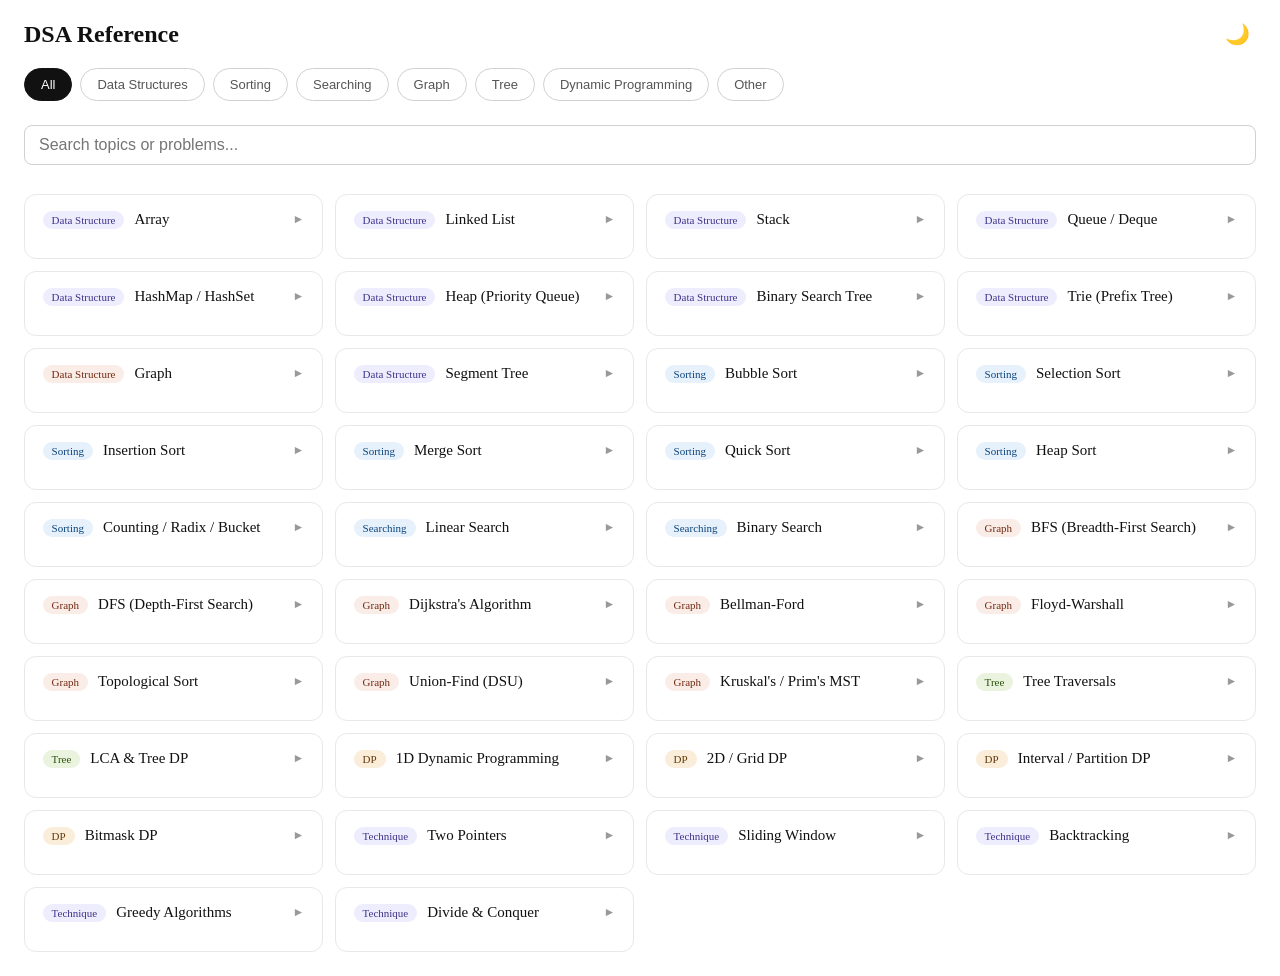
==== index.html @ 9d53636e "first commit" ====
<!DOCTYPE html>
<html lang="en">
<head>
  <meta charset="UTF-8" />
  <meta name="viewport" content="width=device-width, initial-scale=1.0" />
  <meta name="description" content="DSA Reference — Data Structures & Algorithms quick reference with complexity, common problems, and use cases." />
  <title>DSA Reference</title>
  <link rel="stylesheet" href="styles.css" />
  <script>
    /* Prevent flash of wrong theme on load */
    (function() {
      try {
        const savedTheme = localStorage.getItem('theme');
        if (savedTheme === 'dark' || (!savedTheme && window.matchMedia('(prefers-color-scheme: dark)').matches)) {
          document.documentElement.setAttribute('data-theme', 'dark');
        }
      } catch(e) {}
    })();
  </script>
</head>
<body>

  <main class="wrap">
    <header class="app-header">
      <h1 class="app-title">DSA Reference</h1>
      <button class="theme-toggle" id="theme-toggle" type="button" aria-label="Toggle dark theme" title="Toggle dark theme">
        <span class="icon-sun" aria-hidden="true">☀️</span>
        <span class="icon-moon" aria-hidden="true">🌙</span>
      </button>
    </header>

    <nav class="tabs" id="tabs" aria-label="Category filters"></nav>

    <search>
      <input class="search-input" id="search" type="search" placeholder="Search topics or problems..." aria-label="Search DSA topics" />
    </search>

    <section class="grid" id="grid" aria-label="DSA topic cards"></section>
  </main>

  <!-- ── Card template ── -->
  <template id="card-template">
    <article class="card" tabindex="0">
      <header class="card-head">
        <span class="badge"></span>
        <h2 class="card-title"></h2>
        <span class="chevron" aria-hidden="true">&#9658;</span>
      </header>
      <div class="card-body">
        <div class="card-inner">
          <p class="desc"></p>
          <h3 class="section-label">Complexity</h3>
          <dl class="ops"></dl>
          <h3 class="section-label">Common problems &amp; use cases</h3>
          <ul class="uses-grid"></ul>
          <button class="ask-btn" type="button">Get practice problems ↗</button>
        </div>
      </div>
    </article>
  </template>

  <!-- ── Operation item template ── -->
  <template id="op-template">
    <div class="op-item">
      <dt class="op-name"></dt>
      <dd class="op-tc"></dd>
    </div>
  </template>

  <!-- ── Use-case tag template ── -->
  <template id="use-template">
    <li class="use-tag" tabindex="0" role="button"></li>
  </template>

  <!-- ── Empty state template ── -->
  <template id="empty-template">
    <p class="empty"></p>
  </template>

  <script src="script.js"></script>
</body>
</html>
---- styles.css ----
:root {
  /* ── Colors ── */
  --color-text-primary:        #111;
  --color-text-secondary:      #555;
  --color-text-tertiary:       #999;
  --color-background-primary:  #fff;
  --color-background-secondary:#f5f5f5;
  --color-border-primary:      #333;
  --color-border-secondary:    #d0d0d0;
  --color-border-tertiary:     #e8e8e8;

  /* ── Badge colors ── */
  --badge-ds-bg:    #eeedfe;  --badge-ds-fg:    #3c3489;
  --badge-graph-bg: #faece7;  --badge-graph-fg: #712b13;
  --badge-dp-bg:    #faeeda;  --badge-dp-fg:    #633806;
  --badge-tree-bg:  #eaf3de;  --badge-tree-fg:  #27500a;
  --badge-sort-bg:  #e6f1fb;  --badge-sort-fg:  #0c447c;

  /* ── Typography ── */
  --font-mono: 'SF Mono', 'Consolas', monospace;
  --font-size-xs:   11px;
  --font-size-sm:   12px;
  --font-size-md:   13px;
  --font-size-base: 14px;
  --font-size-lg:   15px;
  --font-weight-normal: 400;
  --font-weight-medium: 500;

  /* ── Spacing ── */
  --space-xs:  4px;
  --space-sm:  6px;
  --space-md:  8px;
  --space-lg:  10px;
  --space-xl:  12px;
  --space-2xl: 14px;
  --space-3xl: 16px;
  --space-4xl: 1rem;
  --space-5xl: 1.5rem;
  --space-6xl: 1.8rem;
  --space-7xl: 2rem;

  /* ── Border radius ── */
  --radius-sm: 6px;
  --radius-md: 8px;
  --radius-lg: 12px;
  --radius-pill: 20px;

  /* ── Transitions ── */
  --transition-fast:   0.12s;
  --transition-normal: 0.15s;
  --transition-slow:   0.2s;

  /* ── Layout ── */
  --grid-min-col:  290px;
  --grid-gap:      var(--space-xl);
  --card-padding:  var(--space-4xl) 1.1rem;
  --line-height:   1.6;

  /* ── System Preferences ── */
  color-scheme: light dark;
}

/* ── Dark mode (data-theme) ── */
:root[data-theme="dark"] {
  /* Base colors */
  --color-text-primary:        #cccccc;
  --color-text-secondary:      #a0a0a0;
  --color-text-tertiary:       #808080;
  --color-background-primary:  #222222; 
  --color-background-secondary:#2a2a2a; 
  --color-border-primary:      #4d4d4d;
  --color-border-secondary:    #3c3c3c;
  --color-border-tertiary:     #2d2d2d;

  /* Badges */
  --badge-ds-bg:    #2a2854;  --badge-ds-fg:    #b8b3f0;
  --badge-graph-bg: #40261d;  --badge-graph-fg: #f0a88a;
  --badge-dp-bg:    #403114;  --badge-dp-fg:    #edc478;
  --badge-tree-bg:  #213810;  --badge-tree-fg:  #a8d47a;
  --badge-sort-bg:  #163252;  --badge-sort-fg:  #7ab8e8;
}

/* ── Reset (scoped) ── */
html, body {
  background-color: var(--color-background-primary);
  color: var(--color-text-primary);
}

.wrap,
.wrap * {
  box-sizing: border-box;
  margin: 0;
  padding: 0;
  -webkit-tap-highlight-color: transparent;
}

.wrap {
  padding: var(--space-md) var(--space-4xl) var(--space-4xl);
  scroll-behavior: smooth;
}

/* ── App Header ── */
.app-header {
  display: flex;
  justify-content: space-between;
  align-items: center;
  margin-bottom: var(--space-4xl);
}

.app-title {
  font-size: 1.5rem;
  font-weight: 600;
  color: var(--color-text-primary);
}

/* ── Theme Toggle ── */
.theme-toggle {
  background: transparent;
  border: none;
  font-size: 1.25rem;
  cursor: pointer;
  padding: var(--space-sm);
  border-radius: var(--radius-md);
  transition: background var(--transition-normal);
  color: var(--color-text-primary);
  display: flex;
  align-items: center;
  justify-content: center;
  touch-action: manipulation;
  min-height: var(--tap-target-min);
  min-width: var(--tap-target-min);
}

.theme-toggle:hover {
  background: var(--color-background-secondary);
}

.theme-toggle:focus-visible {
  outline: 2px solid var(--color-border-primary);
  outline-offset: 2px;
}

.icon-sun { display: none; }
.icon-moon { display: block; }

:root[data-theme="dark"] .icon-sun { display: block; }
:root[data-theme="dark"] .icon-moon { display: none; }

/* ── Tabs ── */
.tabs {
  display: flex;
  gap: var(--space-md);
  flex-wrap: wrap;
  margin-bottom: var(--space-5xl);
}

.tab {
  padding: var(--space-md) var(--space-3xl);
  min-height: var(--tap-target-min);
  border-radius: var(--radius-pill);
  border: 0.5px solid var(--color-border-secondary);
  background: transparent;
  cursor: pointer;
  font-size: var(--font-size-md);
  font-weight: var(--font-weight-medium);
  color: var(--color-text-secondary);
  touch-action: manipulation;
  transition: background var(--transition-normal),
              color var(--transition-normal),
              border-color var(--transition-normal);
}

.tab:active {
  opacity: 0.7;
}

.tab:hover {
  background: var(--color-background-secondary);
}

.tab:focus-visible {
  outline: 2px solid var(--color-border-primary);
  outline-offset: 2px;
}

.tab.active {
  background: var(--color-text-primary);
  color: var(--color-background-primary);
  border-color: var(--color-text-primary);
}

/* ── Search ── */
.wrap search {
  display: block;
  margin-bottom: var(--space-6xl);
}

.search-input {
  width: 100%;
  padding: var(--space-lg) var(--space-2xl);
  min-height: var(--tap-target-min);
  border: 0.5px solid var(--color-border-secondary);
  border-radius: var(--radius-md);
  font-size: 16px; /* prevents iOS zoom on focus */
  background: var(--color-background-primary);
  color: var(--color-text-primary);
  transition: border-color var(--transition-normal);
}

.search-input:focus {
  outline: none;
  border-color: var(--color-border-primary);
}

/* ── Grid ── */
.grid {
  display: grid;
  grid-template-columns: repeat(auto-fill, minmax(var(--grid-min-col), 1fr));
  gap: var(--grid-gap);
  align-items: start;
}

/* ── Card ── */
.card {
  background: var(--color-background-primary);
  border: 0.5px solid var(--color-border-tertiary);
  border-radius: var(--radius-lg);
  padding: var(--card-padding);
  cursor: pointer;
  touch-action: manipulation;
  transition: border-color var(--transition-normal);
}

.card:active {
  opacity: 0.85;
}

.card:hover {
  border-color: var(--color-border-primary);
}

.card:focus-visible {
  outline: 2px solid var(--color-border-primary);
  outline-offset: 2px;
}

.card.open {
  border-color: var(--color-border-primary);
  grid-column: 1 / -1;
}

.card-head {
  display: flex;
  align-items: center;
  gap: var(--space-lg);
}

/* ── Badges ── */
.badge {
  font-size: var(--font-size-xs);
  font-weight: var(--font-weight-medium);
  padding: 3px 9px;
  border-radius: var(--radius-pill);
  white-space: nowrap;
}

.badge-ds    { background: var(--badge-ds-bg);    color: var(--badge-ds-fg); }
.badge-graph { background: var(--badge-graph-bg); color: var(--badge-graph-fg); }
.badge-dp    { background: var(--badge-dp-bg);    color: var(--badge-dp-fg); }
.badge-tree  { background: var(--badge-tree-bg);  color: var(--badge-tree-fg); }
.badge-sort  { background: var(--badge-sort-bg);  color: var(--badge-sort-fg); }

.card-title {
  font-size: var(--font-size-lg);
  font-weight: var(--font-weight-medium);
  color: var(--color-text-primary);
  flex: 1;
}

.chevron {
  font-size: var(--font-size-sm);
  color: var(--color-text-tertiary);
  transition: transform var(--transition-slow);
}

.card.open .chevron {
  transform: rotate(90deg);
}

.card-body {
  display: grid;
  grid-template-rows: 0fr;
  opacity: 0;
  visibility: hidden;
  margin-top: 0;
  border-top: 0.5px solid transparent;
  transition: grid-template-rows 0.3s cubic-bezier(0.4, 0, 0.2, 1),
              margin-top 0.3s cubic-bezier(0.4, 0, 0.2, 1),
              border-color 0.3s cubic-bezier(0.4, 0, 0.2, 1),
              opacity 0.2s ease-out,
              visibility 0.3s;
}

.card.open .card-body {
  grid-template-rows: 1fr;
  opacity: 1;
  visibility: visible;
  margin-top: var(--space-xl);
  border-top-color: var(--color-border-tertiary);
}

.card-inner {
  overflow: hidden;
  min-height: 0;
  padding-top: var(--space-xl);
}

.section-label {
  font-size: var(--font-size-xs);
  font-weight: var(--font-weight-medium);
  color: var(--color-text-tertiary);
  text-transform: uppercase;
  letter-spacing: 0.06em;
  margin: var(--space-lg) 0 var(--space-xs);
}

.desc {
  font-size: var(--font-size-md);
  color: var(--color-text-secondary);
  line-height: var(--line-height);
}

/* ── Operations (<dl>) ── */
.ops {
  display: grid;
  grid-template-columns: 1fr 1fr;
  gap: var(--space-xs);
  margin-top: var(--space-xs);
}

.op-item {
  display: flex;
  justify-content: space-between;
  padding: var(--space-xs) var(--space-md);
  font-size: var(--font-size-sm);
  background: var(--color-background-secondary);
  border-radius: var(--radius-sm);
}

.op-name {
  color: var(--color-text-secondary);
}

.op-tc {
  font-weight: var(--font-weight-medium);
  font-size: var(--font-size-xs);
  font-family: var(--font-mono);
  color: var(--color-text-primary);
}

/* ── Use-case tags (<ul>/<li>) ── */
.uses-grid {
  display: grid;
  grid-template-columns: 1fr 1fr;
  gap: var(--space-xs);
  margin-top: var(--space-xs);
  list-style: none;
}

.use-tag {
  font-size: var(--font-size-xs);
  padding: var(--space-sm) var(--space-md);
  min-height: 32px;
  display: flex;
  align-items: center;
  background: var(--color-background-secondary);
  border-radius: var(--radius-sm);
  color: var(--color-text-secondary);
  line-height: 1.4;
  cursor: pointer;
  touch-action: manipulation;
  border: 0.5px solid transparent;
  transition: border-color var(--transition-fast),
              color var(--transition-fast);
}

.use-tag:hover {
  border-color: var(--color-border-secondary);
  color: var(--color-text-primary);
}

.use-tag:active {
  opacity: 0.7;
}

.use-tag:focus-visible {
  outline: 2px solid var(--color-border-primary);
  outline-offset: 1px;
}

/* ── Ask button ── */
.ask-btn {
  margin-top: var(--space-xl);
  padding: var(--space-md) var(--space-2xl);
  min-height: var(--tap-target-min);
  border: 0.5px solid var(--color-border-secondary);
  border-radius: var(--radius-md);
  background: transparent;
  font-size: var(--font-size-sm);
  cursor: pointer;
  color: var(--color-text-secondary);
  touch-action: manipulation;
  transition: background var(--transition-normal);
}

.ask-btn:hover {
  background: var(--color-background-secondary);
}

.ask-btn:active {
  opacity: 0.7;
}

.ask-btn:focus-visible {
  outline: 2px solid var(--color-border-primary);
  outline-offset: 2px;
}

/* ── Empty state ── */
.empty {
  text-align: center;
  padding: var(--space-7xl);
  color: var(--color-text-tertiary);
  font-size: var(--font-size-base);
  grid-column: 1 / -1;
}

/* ── Mobile responsive ── */
@media (max-width: 640px) {
  :root {
    --grid-min-col: 100%;
  }

  .wrap {
    padding: var(--space-4xl) var(--space-3xl);
  }

  .tab {
    padding: var(--space-md) var(--space-2xl);
    font-size: var(--font-size-base);
  }

  .ops { grid-template-columns: 1fr; }
  .uses-grid { grid-template-columns: 1fr; }
}
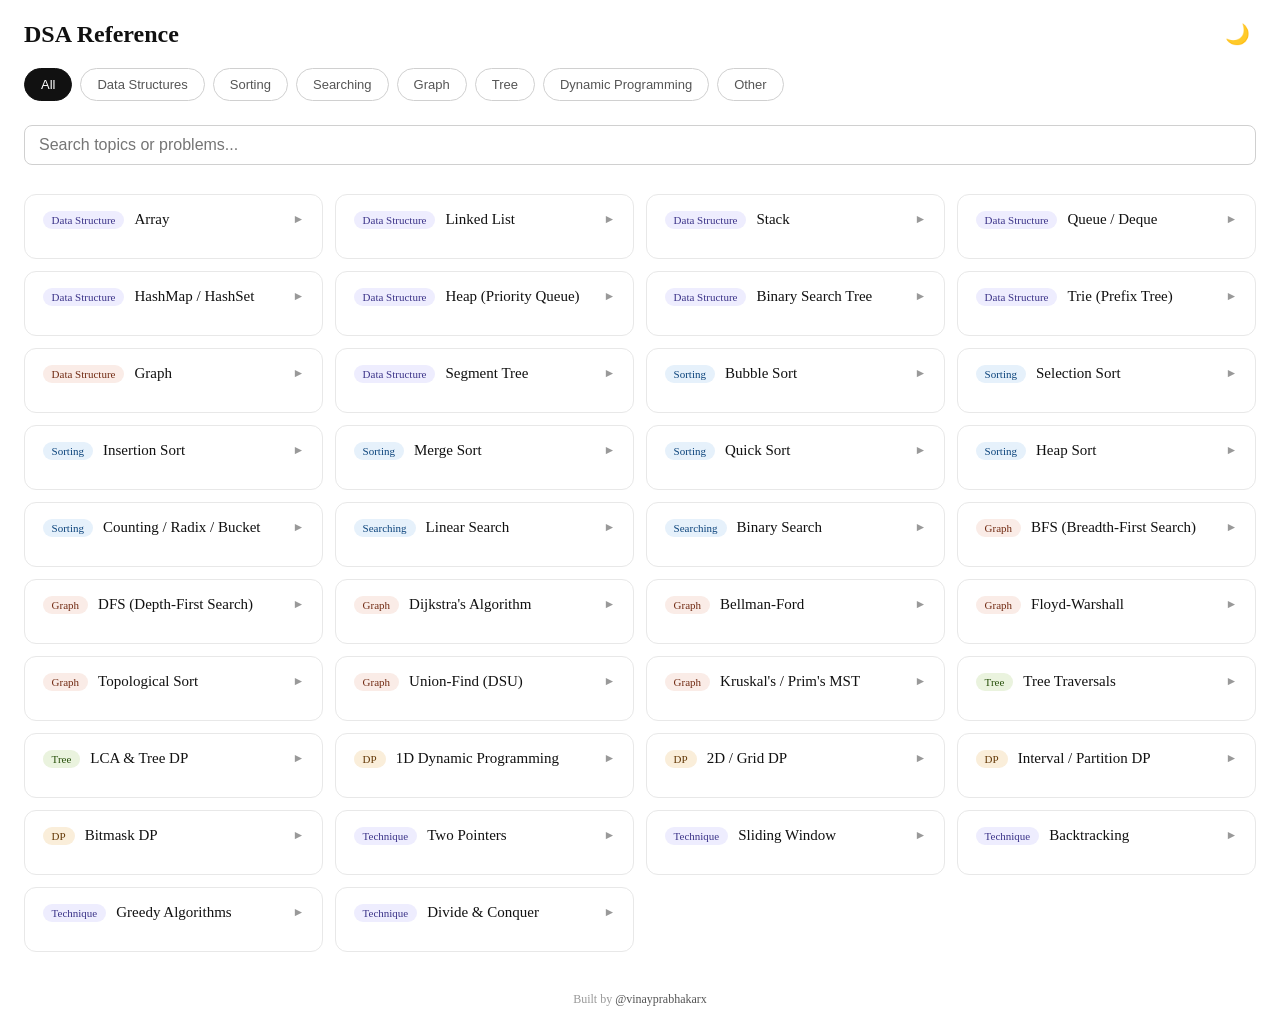
==== commit f84da5f2: "feat: add footer with developer attribution to index page" ====
--- a/index.html
+++ b/index.html
@@ -36,6 +36,10 @@
     </search>
 
     <section class="grid" id="grid" aria-label="DSA topic cards"></section>
+
+    <footer class="app-footer">
+      Built by <a href="https://vinayprabhakar.dev" target="_blank" rel="noopener noreferrer">@vinayprabhakarx</a>
+    </footer>
   </main>
 
   <!-- ── Card template ── -->
--- a/styles.css
+++ b/styles.css
@@ -129,6 +129,7 @@
   touch-action: manipulation;
   min-height: var(--tap-target-min);
   min-width: var(--tap-target-min);
+  -webkit-tap-highlight-color: transparent;
 }
 
 .theme-toggle:hover {
@@ -435,6 +436,27 @@
   grid-column: 1 / -1;
 }
 
+/* ── Footer ── */
+.app-footer {
+  text-align: center;
+  margin-top: var(--space-5xl);
+  padding-top: var(--space-3xl);
+  font-size: var(--font-size-sm);
+  color: var(--color-text-tertiary);
+}
+
+.app-footer a {
+  color: var(--color-text-secondary);
+  text-decoration: none;
+  font-weight: var(--font-weight-medium);
+  transition: color var(--transition-fast);
+}
+
+.app-footer a:hover {
+  text-decoration: underline;
+  color: var(--color-text-primary);
+}
+
 /* ── Mobile responsive ── */
 @media (max-width: 640px) {
   :root {
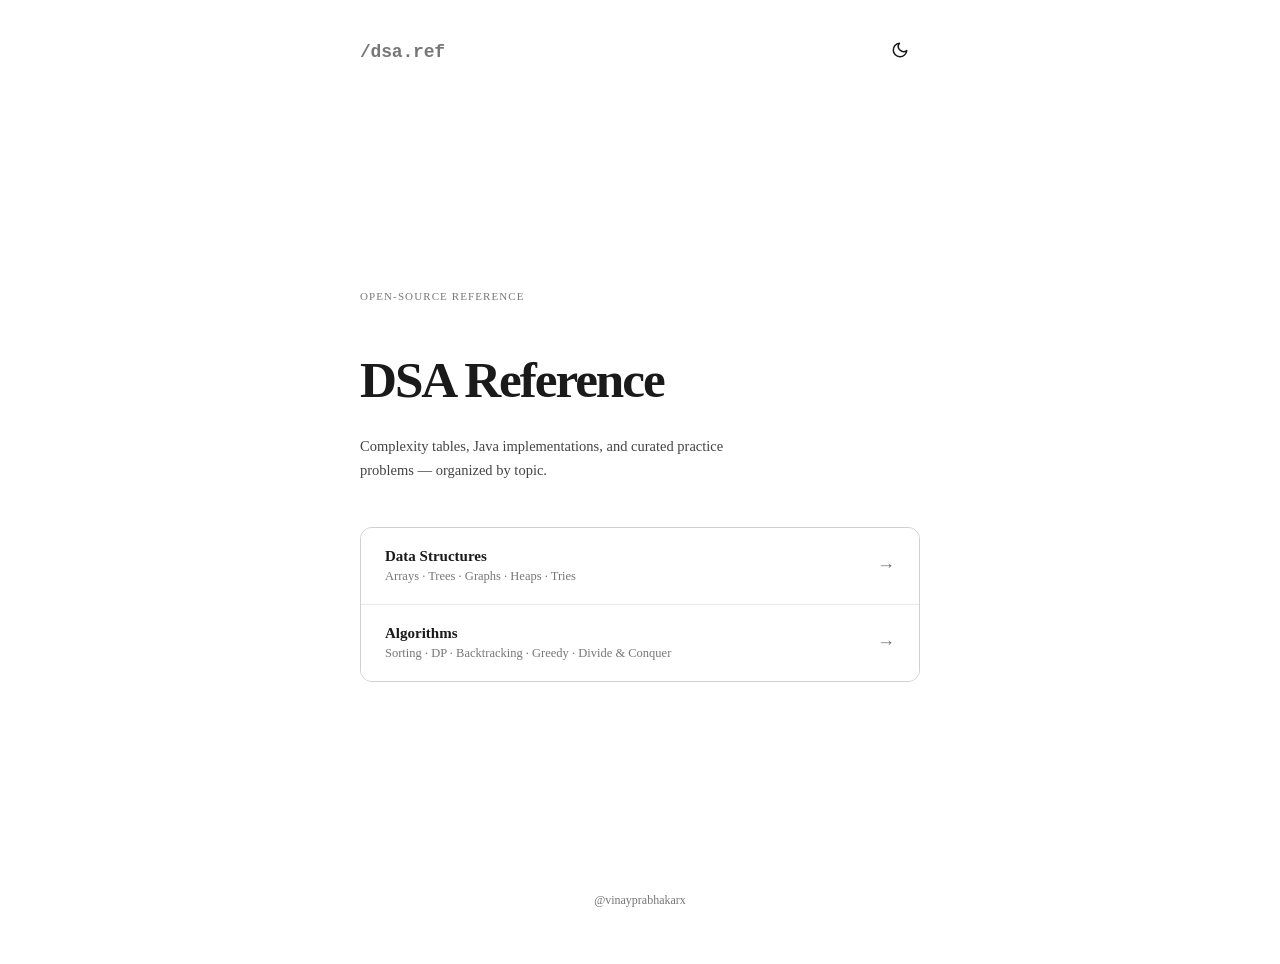
==== commit dfa7d292: "feat: add comprehensive DSA reference data and structured UI for algorithms and data structures" ====
--- a/index.html
+++ b/index.html
@@ -1,86 +1,82 @@
 <!DOCTYPE html>
 <html lang="en">
+
 <head>
   <meta charset="UTF-8" />
   <meta name="viewport" content="width=device-width, initial-scale=1.0" />
-  <meta name="description" content="DSA Reference — Data Structures & Algorithms quick reference with complexity, common problems, and use cases." />
+  <meta name="description"
+    content="A clean, minimal reference for Data Structures and Algorithms. Java implementations, complexity analysis, and practice problems." />
   <title>DSA Reference</title>
   <link rel="stylesheet" href="styles.css" />
   <script>
-    /* Prevent flash of wrong theme on load */
-    (function() {
+    (function () {
       try {
-        const savedTheme = localStorage.getItem('theme');
-        if (savedTheme === 'dark' || (!savedTheme && window.matchMedia('(prefers-color-scheme: dark)').matches)) {
+        const t = localStorage.getItem('theme');
+        if (t === 'dark' || (!t && window.matchMedia('(prefers-color-scheme: dark)').matches))
           document.documentElement.setAttribute('data-theme', 'dark');
-        }
-      } catch(e) {}
+      } catch (e) { }
     })();
   </script>
 </head>
-<body>
 
-  <main class="wrap">
-    <header class="app-header">
-      <h1 class="app-title">DSA Reference</h1>
-      <button class="theme-toggle" id="theme-toggle" type="button" aria-label="Toggle dark theme" title="Toggle dark theme">
-        <span class="icon-sun" aria-hidden="true">☀️</span>
-        <span class="icon-moon" aria-hidden="true">🌙</span>
+<body class="hero-page">
+
+  <div class="hero-shell">
+    <header class="hero-topbar">
+      <a href="index.html" class="hero-logo">/dsa.ref</a>
+      <button class="hero-theme-toggle btn-interactive" id="theme-toggle" type="button" aria-label="Toggle theme">
+        <span class="hero-icon-sun" aria-hidden="true"><svg width="18" height="18" viewBox="0 0 24 24" fill="none"
+            stroke="currentColor" stroke-width="2" stroke-linecap="round" stroke-linejoin="round">
+            <circle cx="12" cy="12" r="5" />
+            <line x1="12" y1="1" x2="12" y2="3" />
+            <line x1="12" y1="21" x2="12" y2="23" />
+            <line x1="4.22" y1="4.22" x2="5.64" y2="5.64" />
+            <line x1="18.36" y1="18.36" x2="19.78" y2="19.78" />
+            <line x1="1" y1="12" x2="3" y2="12" />
+            <line x1="21" y1="12" x2="23" y2="12" />
+            <line x1="4.22" y1="19.78" x2="5.64" y2="18.36" />
+            <line x1="18.36" y1="5.64" x2="19.78" y2="4.22" />
+          </svg></span>
+        <span class="hero-icon-moon" aria-hidden="true"><svg width="18" height="18" viewBox="0 0 24 24" fill="none"
+            stroke="currentColor" stroke-width="2" stroke-linecap="round" stroke-linejoin="round">
+            <path d="M21 12.79A9 9 0 1 1 11.21 3 7 7 0 0 0 21 12.79z" />
+          </svg></span>
       </button>
     </header>
 
-    <nav class="tabs" id="tabs" aria-label="Category filters"></nav>
+    <main class="hero-center">
+      <p class="hero-eyebrow">open-source reference</p>
+      <h1 class="hero-heading">DSA Reference</h1>
+      <p class="hero-desc">Complexity tables, Java implementations, and curated practice problems — organized by topic.
+      </p>
 
-    <search>
-      <input class="search-input" id="search" type="search" placeholder="Search topics or problems..." aria-label="Search DSA topics" />
-    </search>
+      <nav class="hero-nav">
+        <a href="data-structures.html" class="hero-link">
+          <span class="hero-link-title">Data Structures</span>
+          <span class="hero-link-meta">Arrays · Trees · Graphs · Heaps · Tries</span>
+          <span class="hero-link-arrow" aria-hidden="true">→</span>
+        </a>
+        <a href="algorithms.html" class="hero-link">
+          <span class="hero-link-title">Algorithms</span>
+          <span class="hero-link-meta">Sorting · DP · Backtracking · Greedy · Divide & Conquer</span>
+          <span class="hero-link-arrow" aria-hidden="true">→</span>
+        </a>
+      </nav>
+    </main>
 
-    <section class="grid" id="grid" aria-label="DSA topic cards"></section>
+    <footer class="hero-foot">
+      <a href="https://vinayprabhakar.dev" target="_blank" rel="noopener noreferrer">@vinayprabhakarx</a>
+    </footer>
+  </div>
 
-    <footer class="app-footer">
-      Built by <a href="https://vinayprabhakar.dev" target="_blank" rel="noopener noreferrer">@vinayprabhakarx</a>
-    </footer>
-  </main>
+  <script>
+    document.getElementById('theme-toggle').addEventListener('click', () => {
+      const c = document.documentElement.getAttribute('data-theme');
+      const n = c === 'dark' ? 'light' : 'dark';
+      document.documentElement.setAttribute('data-theme', n);
+      localStorage.setItem('theme', n);
+    });
+  </script>
+</body>
 
-  <!-- ── Card template ── -->
-  <template id="card-template">
-    <article class="card" tabindex="0">
-      <header class="card-head">
-        <span class="badge"></span>
-        <h2 class="card-title"></h2>
-        <span class="chevron" aria-hidden="true">&#9658;</span>
-      </header>
-      <div class="card-body">
-        <div class="card-inner">
-          <p class="desc"></p>
-          <h3 class="section-label">Complexity</h3>
-          <dl class="ops"></dl>
-          <h3 class="section-label">Common problems &amp; use cases</h3>
-          <ul class="uses-grid"></ul>
-          <button class="ask-btn" type="button">Get practice problems ↗</button>
-        </div>
-      </div>
-    </article>
-  </template>
-
-  <!-- ── Operation item template ── -->
-  <template id="op-template">
-    <div class="op-item">
-      <dt class="op-name"></dt>
-      <dd class="op-tc"></dd>
-    </div>
-  </template>
-
-  <!-- ── Use-case tag template ── -->
-  <template id="use-template">
-    <li class="use-tag" tabindex="0" role="button"></li>
-  </template>
-
-  <!-- ── Empty state template ── -->
-  <template id="empty-template">
-    <p class="empty"></p>
-  </template>
-
-  <script src="script.js"></script>
-</body>
-</html>
+</html>
--- a/styles.css
+++ b/styles.css
@@ -1,37 +1,42 @@
 :root {
   /* ── Colors ── */
-  --color-text-primary:        #111;
-  --color-text-secondary:      #555;
-  --color-text-tertiary:       #999;
-  --color-background-primary:  #fff;
-  --color-background-secondary:#f5f5f5;
-  --color-border-primary:      #333;
-  --color-border-secondary:    #d0d0d0;
-  --color-border-tertiary:     #e8e8e8;
+  --color-text-primary: #1a1a1a;
+  --color-text-secondary: #444;
+  --color-text-tertiary: #777;
+  --color-background-primary: #fff;
+  --color-background-secondary: #f5f5f5;
+  --color-border-primary: #333;
+  --color-border-secondary: #d0d0d0;
+  --color-border-tertiary: #e8e8e8;
 
   /* ── Badge colors ── */
-  --badge-ds-bg:    #eeedfe;  --badge-ds-fg:    #3c3489;
-  --badge-graph-bg: #faece7;  --badge-graph-fg: #712b13;
-  --badge-dp-bg:    #faeeda;  --badge-dp-fg:    #633806;
-  --badge-tree-bg:  #eaf3de;  --badge-tree-fg:  #27500a;
-  --badge-sort-bg:  #e6f1fb;  --badge-sort-fg:  #0c447c;
+  --badge-ds-bg: #eeedfe;
+  --badge-ds-fg: #3c3489;
+  --badge-graph-bg: #faece7;
+  --badge-graph-fg: #712b13;
+  --badge-dp-bg: #faeeda;
+  --badge-dp-fg: #633806;
+  --badge-tree-bg: #eaf3de;
+  --badge-tree-fg: #27500a;
+  --badge-sort-bg: #e6f1fb;
+  --badge-sort-fg: #0c447c;
 
   /* ── Typography ── */
   --font-mono: 'SF Mono', 'Consolas', monospace;
-  --font-size-xs:   11px;
-  --font-size-sm:   12px;
-  --font-size-md:   13px;
+  --font-size-xs: 11px;
+  --font-size-sm: 12px;
+  --font-size-md: 13px;
   --font-size-base: 14px;
-  --font-size-lg:   15px;
+  --font-size-lg: 15px;
   --font-weight-normal: 400;
   --font-weight-medium: 500;
 
   /* ── Spacing ── */
-  --space-xs:  4px;
-  --space-sm:  6px;
-  --space-md:  8px;
-  --space-lg:  10px;
-  --space-xl:  12px;
+  --space-xs: 4px;
+  --space-sm: 6px;
+  --space-md: 8px;
+  --space-lg: 10px;
+  --space-xl: 12px;
   --space-2xl: 14px;
   --space-3xl: 16px;
   --space-4xl: 1rem;
@@ -46,15 +51,15 @@
   --radius-pill: 20px;
 
   /* ── Transitions ── */
-  --transition-fast:   0.12s;
+  --transition-fast: 0.12s;
   --transition-normal: 0.15s;
-  --transition-slow:   0.2s;
+  --transition-slow: 0.2s;
 
   /* ── Layout ── */
-  --grid-min-col:  290px;
-  --grid-gap:      var(--space-xl);
-  --card-padding:  var(--space-4xl) 1.1rem;
-  --line-height:   1.6;
+  --grid-min-col: 290px;
+  --grid-gap: var(--space-xl);
+  --card-padding: var(--space-4xl) 1.1rem;
+  --line-height: 1.6;
 
   /* ── System Preferences ── */
   color-scheme: light dark;
@@ -62,28 +67,214 @@
 
 /* ── Dark mode (data-theme) ── */
 :root[data-theme="dark"] {
-  /* Base colors */
-  --color-text-primary:        #cccccc;
-  --color-text-secondary:      #a0a0a0;
-  --color-text-tertiary:       #808080;
-  --color-background-primary:  #222222; 
-  --color-background-secondary:#2a2a2a; 
-  --color-border-primary:      #4d4d4d;
-  --color-border-secondary:    #3c3c3c;
-  --color-border-tertiary:     #2d2d2d;
-
-  /* Badges */
-  --badge-ds-bg:    #2a2854;  --badge-ds-fg:    #b8b3f0;
-  --badge-graph-bg: #40261d;  --badge-graph-fg: #f0a88a;
-  --badge-dp-bg:    #403114;  --badge-dp-fg:    #edc478;
-  --badge-tree-bg:  #213810;  --badge-tree-fg:  #a8d47a;
-  --badge-sort-bg:  #163252;  --badge-sort-fg:  #7ab8e8;
+  /* ── Base colors ── */
+  --color-text-primary: #e8e8e8;
+  --color-text-secondary: #b8b8b8;
+  --color-text-tertiary: #8a8a8a;
+  --color-background-primary: #1a1a1a;
+  --color-background-secondary: #232323;
+  --color-border-primary: #555;
+  --color-border-secondary: #3c3c3c;
+  --color-border-tertiary: #2d2d2d;
+
+  /* ── Badges ── */
+  --badge-ds-bg: #2a2854;
+  --badge-ds-fg: #b8b3f0;
+  --badge-graph-bg: #40261d;
+  --badge-graph-fg: #f0a88a;
+  --badge-dp-bg: #403114;
+  --badge-dp-fg: #edc478;
+  --badge-tree-bg: #213810;
+  --badge-tree-fg: #a8d47a;
+  --badge-sort-bg: #163252;
+  --badge-sort-fg: #7ab8e8;
 }
 
 /* ── Reset (scoped) ── */
-html, body {
+html,
+body {
   background-color: var(--color-background-primary);
   color: var(--color-text-primary);
+}
+
+/* ── Hero Page ── */
+
+.hero-page {
+  min-height: 100vh;
+  background: var(--color-background-primary);
+}
+
+.hero-shell {
+  max-width: 560px;
+  margin: 0 auto;
+  padding: 24px 28px;
+  min-height: 100vh;
+  display: flex;
+  flex-direction: column;
+}
+
+.hero-topbar {
+  display: flex;
+  align-items: center;
+  justify-content: space-between;
+}
+
+.hero-logo {
+  font-size: 18px;
+  font-weight: 600;
+  color: var(--color-text-tertiary);
+  letter-spacing: -0.01em;
+  font-family: var(--font-mono);
+  text-decoration: none;
+  transition: color 0.15s;
+  cursor: pointer;
+}
+
+.hero-logo:hover {
+  color: var(--color-text-primary);
+}
+
+.hero-center {
+  flex: 1;
+  display: flex;
+  flex-direction: column;
+  justify-content: center;
+  padding: 80px 0 60px;
+}
+
+.hero-eyebrow {
+  font-size: 11px;
+  font-weight: 500;
+  text-transform: uppercase;
+  letter-spacing: 0.1em;
+  color: var(--color-text-tertiary);
+  margin-bottom: 16px;
+}
+
+.hero-heading {
+  font-size: clamp(2.2rem, 6vw, 3.2rem);
+  font-weight: 700;
+  letter-spacing: -0.04em;
+  line-height: 1.05;
+  color: var(--color-text-primary);
+  margin-bottom: 14px;
+}
+
+.hero-desc {
+  font-size: 14.5px;
+  line-height: 1.65;
+  color: var(--color-text-secondary);
+  margin-bottom: 44px;
+  max-width: 420px;
+}
+
+/* ── Hero Navigation links ── */
+.hero-nav {
+  display: flex;
+  flex-direction: column;
+  gap: 1px;
+  background: var(--color-border-tertiary);
+  border: 1px solid var(--color-border-secondary);
+  border-radius: 12px;
+  overflow: hidden;
+}
+
+.hero-link {
+  display: grid;
+  grid-template-columns: 1fr auto;
+  grid-template-rows: auto auto;
+  gap: 4px 20px;
+  padding: 20px 24px;
+  background: var(--color-background-primary);
+  text-decoration: none;
+  color: inherit;
+  transition: background 0.15s;
+}
+
+.hero-link:hover {
+  background: var(--color-background-secondary);
+}
+
+.hero-link-title {
+  font-size: 15px;
+  font-weight: 600;
+  color: var(--color-text-primary);
+  grid-column: 1;
+  grid-row: 1;
+}
+
+.hero-link-meta {
+  font-size: 12.5px;
+  color: var(--color-text-tertiary);
+  grid-column: 1;
+  grid-row: 2;
+}
+
+.hero-link-arrow {
+  grid-column: 2;
+  grid-row: 1 / -1;
+  align-self: center;
+  font-size: 18px;
+  color: var(--color-text-tertiary);
+  transition: transform 0.2s, color 0.2s;
+}
+
+.hero-link:hover .hero-link-arrow {
+  transform: translateX(4px);
+  color: var(--color-text-primary);
+}
+
+/* ── Hero Footer ── */
+.hero-foot {
+  padding: 24px 0;
+  text-align: center;
+  font-size: 12px;
+  color: var(--color-text-tertiary);
+}
+
+.hero-foot a {
+  color: var(--color-text-tertiary);
+  text-decoration: none;
+  transition: color 0.15s;
+}
+
+.hero-foot a:hover {
+  color: var(--color-text-secondary);
+}
+
+/* ── Hero responsive ── */
+@media (max-width: 640px) {
+  .hero-shell {
+    padding: 20px 20px;
+  }
+
+  .hero-center {
+    padding: 60px 0 40px;
+  }
+
+  .hero-link {
+    padding: 16px 18px;
+  }
+}
+
+/* ── Utilities ── */
+.btn-interactive {
+  cursor: pointer;
+  touch-action: manipulation;
+  transition: background var(--transition-normal), color var(--transition-normal), border-color var(--transition-normal);
+}
+
+.btn-interactive:hover {
+  background: var(--color-background-secondary);
+}
+
+.btn-interactive:active {
+  opacity: 0.7;
+}
+
+.btn-interactive:focus-visible {
+  outline: 2px solid var(--color-border-primary);
+  outline-offset: 2px;
 }
 
 .wrap,
@@ -94,127 +285,152 @@
   -webkit-tap-highlight-color: transparent;
 }
 
-.wrap {
-  padding: var(--space-md) var(--space-4xl) var(--space-4xl);
+.ds-wrap {
+  padding: 76px var(--space-4xl) var(--space-4xl);
   scroll-behavior: smooth;
 }
 
 /* ── App Header ── */
-.app-header {
+.ds-header {
+  position: fixed;
+  top: 0;
+  left: 0;
+  right: 0;
+  z-index: 50;
+  background: var(--color-background-primary);
+  border-bottom: 0.5px solid var(--color-border-tertiary);
   display: flex;
   justify-content: space-between;
   align-items: center;
-  margin-bottom: var(--space-4xl);
-}
-
-.app-title {
+  height: 60px;
+  padding: 0 var(--space-4xl);
+}
+
+.ds-app-title {
   font-size: 1.5rem;
   font-weight: 600;
   color: var(--color-text-primary);
 }
 
+
+/* ── Header Actions ── */
+.ds-header-actions,
+.algo-header-actions {
+  display: flex;
+  align-items: center;
+  gap: var(--space-md);
+}
+
+.ds-nav-link,
+.algo-nav-link {
+  font-size: var(--font-size-sm);
+  font-weight: var(--font-weight-medium);
+  color: var(--color-text-secondary);
+  text-decoration: none;
+  padding: var(--space-sm) var(--space-xl);
+  border: 0.5px solid var(--color-border-secondary);
+  border-radius: var(--radius-pill);
+}
+
+.ds-nav-link:hover,
+.algo-nav-link:hover {
+  color: var(--color-text-primary);
+  border-color: var(--color-border-primary);
+}
+
 /* ── Theme Toggle ── */
-.theme-toggle {
+.hero-theme-toggle,
+.ds-theme-toggle,
+.algo-theme-toggle {
   background: transparent;
   border: none;
   font-size: 1.25rem;
-  cursor: pointer;
   padding: var(--space-sm);
   border-radius: var(--radius-md);
-  transition: background var(--transition-normal);
   color: var(--color-text-primary);
   display: flex;
   align-items: center;
   justify-content: center;
-  touch-action: manipulation;
-  min-height: var(--tap-target-min);
-  min-width: var(--tap-target-min);
+  min-height: 40px;
+  min-width: 40px;
   -webkit-tap-highlight-color: transparent;
 }
 
-.theme-toggle:hover {
-  background: var(--color-background-secondary);
-}
-
-.theme-toggle:focus-visible {
-  outline: 2px solid var(--color-border-primary);
-  outline-offset: 2px;
-}
-
-.icon-sun { display: none; }
-.icon-moon { display: block; }
-
-:root[data-theme="dark"] .icon-sun { display: block; }
-:root[data-theme="dark"] .icon-moon { display: none; }
+.hero-icon-sun,
+.ds-icon-sun,
+.algo-icon-sun {
+  display: none;
+}
+
+.hero-icon-moon,
+.ds-icon-moon,
+.algo-icon-moon {
+  display: block;
+}
+
+:root[data-theme="dark"] .hero-icon-sun,
+:root[data-theme="dark"] .ds-icon-sun,
+:root[data-theme="dark"] .algo-icon-sun {
+  display: block;
+}
+
+:root[data-theme="dark"] .hero-icon-moon,
+:root[data-theme="dark"] .ds-icon-moon,
+:root[data-theme="dark"] .algo-icon-moon {
+  display: none;
+}
 
 /* ── Tabs ── */
-.tabs {
+.ds-tabs {
   display: flex;
   gap: var(--space-md);
   flex-wrap: wrap;
   margin-bottom: var(--space-5xl);
 }
 
-.tab {
+.ds-tab {
   padding: var(--space-md) var(--space-3xl);
-  min-height: var(--tap-target-min);
+  min-height: 40px;
   border-radius: var(--radius-pill);
   border: 0.5px solid var(--color-border-secondary);
   background: transparent;
-  cursor: pointer;
   font-size: var(--font-size-md);
   font-weight: var(--font-weight-medium);
   color: var(--color-text-secondary);
-  touch-action: manipulation;
-  transition: background var(--transition-normal),
-              color var(--transition-normal),
-              border-color var(--transition-normal);
-}
-
-.tab:active {
-  opacity: 0.7;
-}
-
-.tab:hover {
-  background: var(--color-background-secondary);
-}
-
-.tab:focus-visible {
-  outline: 2px solid var(--color-border-primary);
-  outline-offset: 2px;
-}
-
-.tab.active {
+}
+
+.ds-tab.ds-active {
   background: var(--color-text-primary);
   color: var(--color-background-primary);
   border-color: var(--color-text-primary);
 }
 
 /* ── Search ── */
-.wrap search {
+.ds-wrap search {
   display: block;
   margin-bottom: var(--space-6xl);
 }
 
-.search-input {
+.ds-search-input {
   width: 100%;
   padding: var(--space-lg) var(--space-2xl);
-  min-height: var(--tap-target-min);
+  min-height: 40px;
   border: 0.5px solid var(--color-border-secondary);
   border-radius: var(--radius-md);
-  font-size: 16px; /* prevents iOS zoom on focus */
+  font-size: 16px;
+  /* prevents iOS zoom on focus */
   background: var(--color-background-primary);
   color: var(--color-text-primary);
   transition: border-color var(--transition-normal);
 }
 
-.search-input:focus {
+.ds-search-input:focus {
   outline: none;
   border-color: var(--color-border-primary);
 }
 
 /* ── Grid ── */
-.grid {
+.ds-grid {
   display: grid;
   grid-template-columns: repeat(auto-fill, minmax(var(--grid-min-col), 1fr));
   gap: var(--grid-gap);
@@ -222,42 +438,47 @@
 }
 
 /* ── Card ── */
-.card {
+.ds-card {
   background: var(--color-background-primary);
   border: 0.5px solid var(--color-border-tertiary);
   border-radius: var(--radius-lg);
-  padding: var(--card-padding);
+  padding: 0;
+  /* padding moved to children for compact collapsed state */
   cursor: pointer;
   touch-action: manipulation;
   transition: border-color var(--transition-normal);
-}
-
-.card:active {
+  overflow: hidden;
+}
+
+.ds-card:active {
   opacity: 0.85;
 }
 
-.card:hover {
+.ds-card:hover {
   border-color: var(--color-border-primary);
 }
 
-.card:focus-visible {
+.ds-card:focus-visible {
   outline: 2px solid var(--color-border-primary);
   outline-offset: 2px;
 }
 
-.card.open {
+.ds-card.ds-open {
   border-color: var(--color-border-primary);
   grid-column: 1 / -1;
 }
 
-.card-head {
-  display: flex;
+.ds-card-head {
+  display: flex;
+  justify-content: center;
   align-items: center;
   gap: var(--space-lg);
+  padding: var(--space-xl) 1.1rem;
+  position: relative;
 }
 
 /* ── Badges ── */
-.badge {
+.ds-badge {
   font-size: var(--font-size-xs);
   font-weight: var(--font-weight-medium);
   padding: 3px 9px;
@@ -265,30 +486,51 @@
   white-space: nowrap;
 }
 
-.badge-ds    { background: var(--badge-ds-bg);    color: var(--badge-ds-fg); }
-.badge-graph { background: var(--badge-graph-bg); color: var(--badge-graph-fg); }
-.badge-dp    { background: var(--badge-dp-bg);    color: var(--badge-dp-fg); }
-.badge-tree  { background: var(--badge-tree-bg);  color: var(--badge-tree-fg); }
-.badge-sort  { background: var(--badge-sort-bg);  color: var(--badge-sort-fg); }
-
-.card-title {
-  font-size: var(--font-size-lg);
+.badge-ds {
+  background: var(--badge-ds-bg);
+  color: var(--badge-ds-fg);
+}
+
+.badge-graph {
+  background: var(--badge-graph-bg);
+  color: var(--badge-graph-fg);
+}
+
+.badge-dp {
+  background: var(--badge-dp-bg);
+  color: var(--badge-dp-fg);
+}
+
+.badge-tree {
+  background: var(--badge-tree-bg);
+  color: var(--badge-tree-fg);
+}
+
+.badge-sort {
+  background: var(--badge-sort-bg);
+  color: var(--badge-sort-fg);
+}
+
+.ds-card-title {
+  font-size: var(--font-size-base);
   font-weight: var(--font-weight-medium);
   color: var(--color-text-primary);
   flex: 1;
-}
-
-.chevron {
+  margin: 0;
+}
+
+.ds-chevron,
+.algo-chevron {
   font-size: var(--font-size-sm);
   color: var(--color-text-tertiary);
   transition: transform var(--transition-slow);
 }
 
-.card.open .chevron {
+.ds-card.ds-open .ds-chevron {
   transform: rotate(90deg);
 }
 
-.card-body {
+.ds-card-body {
   display: grid;
   grid-template-rows: 0fr;
   opacity: 0;
@@ -296,13 +538,13 @@
   margin-top: 0;
   border-top: 0.5px solid transparent;
   transition: grid-template-rows 0.3s cubic-bezier(0.4, 0, 0.2, 1),
-              margin-top 0.3s cubic-bezier(0.4, 0, 0.2, 1),
-              border-color 0.3s cubic-bezier(0.4, 0, 0.2, 1),
-              opacity 0.2s ease-out,
-              visibility 0.3s;
-}
-
-.card.open .card-body {
+    margin-top 0.3s cubic-bezier(0.4, 0, 0.2, 1),
+    border-color 0.3s cubic-bezier(0.4, 0, 0.2, 1),
+    opacity 0.2s ease-out,
+    visibility 0.3s;
+}
+
+.ds-card.ds-open .ds-card-body {
   grid-template-rows: 1fr;
   opacity: 1;
   visibility: visible;
@@ -310,13 +552,19 @@
   border-top-color: var(--color-border-tertiary);
 }
 
-.card-inner {
+.ds-card-inner {
   overflow: hidden;
   min-height: 0;
   padding-top: var(--space-xl);
 }
 
-.section-label {
+.ds-card-inner {
+  padding: 0 1.1rem 1.1rem;
+  /* left/right/bottom padding for the body content */
+}
+
+.ds-section-label,
+.algo-section-label {
   font-size: var(--font-size-xs);
   font-weight: var(--font-weight-medium);
   color: var(--color-text-tertiary);
@@ -325,21 +573,22 @@
   margin: var(--space-lg) 0 var(--space-xs);
 }
 
-.desc {
+.ds-desc,
+.algo-desc {
   font-size: var(--font-size-md);
   color: var(--color-text-secondary);
   line-height: var(--line-height);
 }
 
 /* ── Operations (<dl>) ── */
-.ops {
+.ds-ops {
   display: grid;
   grid-template-columns: 1fr 1fr;
   gap: var(--space-xs);
   margin-top: var(--space-xs);
 }
 
-.op-item {
+.ds-op-item {
   display: flex;
   justify-content: space-between;
   padding: var(--space-xs) var(--space-md);
@@ -348,11 +597,21 @@
   border-radius: var(--radius-sm);
 }
 
-.op-name {
+.ds-op-name {
   color: var(--color-text-secondary);
 }
 
-.op-tc {
+.algo-tc-best,
+.algo-tc-avg,
+.algo-tc-worst {
+  font-weight: var(--font-weight-medium);
+}
+
+.algo-tc-space {
+  vertical-align: middle;
+}
+
+.ds-op-tc {
   font-weight: var(--font-weight-medium);
   font-size: var(--font-size-xs);
   font-family: var(--font-mono);
@@ -360,7 +619,7 @@
 }
 
 /* ── Use-case tags (<ul>/<li>) ── */
-.uses-grid {
+.ds-uses-grid {
   display: grid;
   grid-template-columns: 1fr 1fr;
   gap: var(--space-xs);
@@ -368,7 +627,7 @@
   list-style: none;
 }
 
-.use-tag {
+.ds-use-tag {
   font-size: var(--font-size-xs);
   padding: var(--space-sm) var(--space-md);
   min-height: 32px;
@@ -382,53 +641,37 @@
   touch-action: manipulation;
   border: 0.5px solid transparent;
   transition: border-color var(--transition-fast),
-              color var(--transition-fast);
-}
-
-.use-tag:hover {
+    color var(--transition-fast);
+}
+
+.ds-use-tag:hover {
   border-color: var(--color-border-secondary);
   color: var(--color-text-primary);
 }
 
-.use-tag:active {
+.ds-use-tag:active {
   opacity: 0.7;
 }
 
-.use-tag:focus-visible {
+.ds-use-tag:focus-visible {
   outline: 2px solid var(--color-border-primary);
   outline-offset: 1px;
 }
 
 /* ── Ask button ── */
-.ask-btn {
+.ds-practice-btn {
   margin-top: var(--space-xl);
   padding: var(--space-md) var(--space-2xl);
-  min-height: var(--tap-target-min);
+  min-height: 40px;
   border: 0.5px solid var(--color-border-secondary);
   border-radius: var(--radius-md);
   background: transparent;
   font-size: var(--font-size-sm);
-  cursor: pointer;
   color: var(--color-text-secondary);
-  touch-action: manipulation;
-  transition: background var(--transition-normal);
-}
-
-.ask-btn:hover {
-  background: var(--color-background-secondary);
-}
-
-.ask-btn:active {
-  opacity: 0.7;
-}
-
-.ask-btn:focus-visible {
-  outline: 2px solid var(--color-border-primary);
-  outline-offset: 2px;
 }
 
 /* ── Empty state ── */
-.empty {
+.ds-empty-msg {
   text-align: center;
   padding: var(--space-7xl);
   color: var(--color-text-tertiary);
@@ -437,7 +680,8 @@
 }
 
 /* ── Footer ── */
-.app-footer {
+.ds-footer,
+.algo-footer {
   text-align: center;
   margin-top: var(--space-5xl);
   padding-top: var(--space-3xl);
@@ -445,14 +689,16 @@
   color: var(--color-text-tertiary);
 }
 
-.app-footer a {
+.ds-footer a,
+.algo-footer a {
   color: var(--color-text-secondary);
   text-decoration: none;
   font-weight: var(--font-weight-medium);
   transition: color var(--transition-fast);
 }
 
-.app-footer a:hover {
+.ds-footer a:hover,
+.algo-footer a:hover {
   text-decoration: underline;
   color: var(--color-text-primary);
 }
@@ -463,15 +709,820 @@
     --grid-min-col: 100%;
   }
 
-  .wrap {
-    padding: var(--space-4xl) var(--space-3xl);
-  }
-
-  .tab {
+  .ds-wrap {
+    padding: 76px var(--space-3xl) var(--space-4xl);
+  }
+
+  .ds-tab {
     padding: var(--space-md) var(--space-2xl);
     font-size: var(--font-size-base);
   }
 
-  .ops { grid-template-columns: 1fr; }
-  .uses-grid { grid-template-columns: 1fr; }
-}
+  .ds-ops {
+    grid-template-columns: 1fr;
+  }
+
+  .ds-uses-grid {
+    grid-template-columns: 1fr;
+  }
+}
+
+/* ── Docs page layout ── */
+.algo-page {
+  display: flex;
+  min-height: 100vh;
+}
+
+/* ── Sidebar ── */
+.algo-sidebar {
+  --sidebar-w: 260px;
+  width: var(--sidebar-w);
+  min-height: 100vh;
+  background: var(--color-background-primary);
+  border-right: 0.5px solid var(--color-border-secondary);
+  position: fixed;
+  top: 0;
+  left: 0;
+  overflow-y: auto;
+  z-index: 100;
+  display: flex;
+  flex-direction: column;
+}
+
+.algo-sidebar-header {
+  height: 60px;
+  display: flex;
+  align-items: center;
+  padding: 0 20px;
+  border-bottom: 0.5px solid var(--color-border-tertiary);
+  position: sticky;
+  top: 0;
+  background: var(--color-background-primary);
+  z-index: 10;
+}
+
+.algo-sidebar-title {
+  font-size: 1.1rem;
+  font-weight: 600;
+  color: var(--color-text-primary);
+  margin: var(--space-md) 0 2px;
+}
+
+.algo-sidebar-subtitle {
+  font-size: var(--font-size-xs);
+  color: var(--color-text-tertiary);
+  font-family: var(--font-mono);
+}
+
+.back-link {
+  font-size: var(--font-size-sm);
+  font-weight: var(--font-weight-medium);
+  color: var(--color-text-tertiary);
+  text-decoration: none;
+  transition: color var(--transition-fast);
+}
+
+.back-link:hover {
+  color: var(--color-text-primary);
+}
+
+.algo-search {
+  width: calc(100% - 32px);
+  margin: var(--space-xl) 16px var(--space-md);
+  padding: var(--space-md) var(--space-xl);
+  background: var(--color-background-secondary);
+  border: 0.5px solid var(--color-border-secondary);
+  border-radius: var(--radius-sm);
+  font-size: var(--font-size-sm);
+  color: var(--color-text-primary);
+  outline: none;
+  transition: border-color var(--transition-normal);
+}
+
+.algo-search:focus {
+  border-color: var(--color-border-primary);
+}
+
+/* ── Nav tree ── */
+.algo-nav-group {
+  padding: var(--space-md) 0;
+}
+
+.algo-nav-label {
+  font-size: 10px;
+  font-weight: var(--font-weight-medium);
+  letter-spacing: 0.12em;
+  text-transform: uppercase;
+  color: var(--color-text-tertiary);
+  padding: var(--space-sm) 20px;
+}
+
+.algo-nav-item {
+  display: flex;
+  align-items: center;
+  gap: var(--space-md);
+  padding: var(--space-sm) 20px;
+  font-size: var(--font-size-sm);
+  cursor: pointer;
+  color: var(--color-text-secondary);
+  text-decoration: none;
+  border-left: 2px solid transparent;
+  transition: all var(--transition-fast);
+}
+
+.algo-nav-item:hover {
+  color: var(--color-text-primary);
+  background: var(--color-background-secondary);
+}
+
+.algo-nav-item.algo-active {
+  color: var(--color-text-primary);
+  border-left-color: var(--color-text-primary);
+  font-weight: var(--font-weight-medium);
+}
+
+.algo-nav-dot {
+  width: 6px;
+  height: 6px;
+  border-radius: 50%;
+  flex-shrink: 0;
+  background: var(--topic-accent-light, var(--color-text-tertiary));
+}
+
+:root[data-theme="dark"] .algo-nav-dot {
+  background: var(--topic-accent-dark, var(--color-text-tertiary));
+}
+
+/* ── Main content ── */
+.algo-main {
+  margin-left: 260px;
+  flex: 1;
+  min-height: 100vh;
+}
+
+.algo-topbar {
+  position: fixed;
+  top: 0;
+  left: 260px;
+  right: 0;
+  background: var(--color-background-primary);
+  border-bottom: 0.5px solid var(--color-border-tertiary);
+  height: 60px;
+  padding: 0 var(--space-lg);
+  z-index: 50;
+  display: flex;
+  align-items: center;
+  justify-content: space-between;
+}
+
+.algo-topbar-left {
+  display: flex;
+  align-items: center;
+  gap: var(--space-xl);
+}
+
+.algo-menu-btn {
+  display: none;
+  background: none;
+  border: 0.5px solid var(--color-border-secondary);
+  color: var(--color-text-primary);
+  padding: var(--space-sm) var(--space-lg);
+  border-radius: var(--radius-sm);
+  cursor: pointer;
+  font-size: 16px;
+}
+
+.algo-breadcrumb {
+  font-size: var(--font-size-md);
+  color: var(--color-text-tertiary);
+  font-family: var(--font-mono);
+}
+
+.algo-breadcrumb strong {
+  color: var(--color-text-primary);
+}
+
+.algo-stats {
+  display: flex;
+  align-items: center;
+  gap: var(--space-3xl);
+  font-size: var(--font-size-sm);
+  color: var(--color-text-tertiary);
+}
+
+.algo-stats strong {
+  color: var(--color-text-primary);
+}
+
+.algo-content {
+  padding: 80px 40px 80px;
+  max-width: 1000px;
+}
+
+/* ── Hero ── */
+.algo-hero {
+  margin-bottom: 48px;
+  padding-bottom: 36px;
+  border-bottom: 0.5px solid var(--color-border-tertiary);
+}
+
+.algo-hero-tag {
+  font-size: var(--font-size-xs);
+  font-family: var(--font-mono);
+  letter-spacing: 0.1em;
+  text-transform: uppercase;
+  color: var(--color-text-tertiary);
+  margin-bottom: var(--space-xl);
+}
+
+.algo-hero-title {
+  font-size: clamp(28px, 5vw, 48px);
+  font-weight: 600;
+  line-height: 1.15;
+  color: var(--color-text-primary);
+  margin-bottom: var(--space-xl);
+}
+
+.algo-hero-desc {
+  font-size: var(--font-size-base);
+  color: var(--color-text-secondary);
+  max-width: 540px;
+  line-height: 1.65;
+}
+
+.algo-hero-stats {
+  display: flex;
+  gap: var(--space-3xl);
+  margin-top: 24px;
+  flex-wrap: wrap;
+}
+
+.algo-stat {
+  background: var(--color-background-secondary);
+  border: 0.5px solid var(--color-border-tertiary);
+  border-radius: var(--radius-md);
+  padding: var(--space-lg) var(--space-3xl);
+  text-align: center;
+}
+
+.algo-stat-num {
+  display: block;
+  font-size: 1.3rem;
+  font-weight: 600;
+  color: var(--color-text-primary);
+  font-family: var(--font-mono);
+}
+
+.algo-stat-label {
+  font-size: var(--font-size-xs);
+  color: var(--color-text-tertiary);
+  text-transform: uppercase;
+  letter-spacing: 0.06em;
+}
+
+/* ── Topic section ── */
+.algo-topic {
+  margin-bottom: 30px;
+}
+
+.algo-topic-head {
+  display: flex;
+  align-items: center;
+  gap: var(--space-xl);
+  margin-bottom: 24px;
+  padding-bottom: var(--space-xl);
+  border-bottom: 0.5px solid var(--color-border-tertiary);
+}
+
+.algo-topic-icon {
+  width: 32px;
+  height: 32px;
+  border-radius: var(--radius-sm);
+  flex-shrink: 0;
+  background: var(--topic-accent-light, var(--color-text-tertiary));
+  opacity: 0.15;
+}
+
+:root[data-theme="dark"] .algo-topic-icon {
+  background: var(--topic-accent-dark, var(--color-text-tertiary));
+}
+
+.algo-topic-head h2 {
+  font-size: 1.2rem;
+  font-weight: 600;
+  color: var(--color-text-primary);
+  flex: 1;
+}
+
+.algo-topic-count {
+  font-size: var(--font-size-xs);
+  font-family: var(--font-mono);
+  color: var(--color-text-tertiary);
+  background: var(--color-background-secondary);
+  border: 0.5px solid var(--color-border-tertiary);
+  border-radius: var(--radius-pill);
+  padding: 2px var(--space-lg);
+}
+
+/* ── Algo card ── */
+.algo-card {
+  background: var(--color-background-primary);
+  border: 0.5px solid var(--color-border-tertiary);
+  border-radius: var(--radius-lg);
+  margin-bottom: var(--space-xl);
+  overflow: hidden;
+  transition: border-color var(--transition-normal);
+}
+
+.algo-card:hover {
+  border-color: var(--color-border-secondary);
+}
+
+.algo-card-head {
+  display: flex;
+  justify-content: center;
+  align-items: center;
+  gap: var(--space-xl);
+  padding: var(--space-xl) 1.1rem;
+  /* increased padding to prevent "sticking" */
+  cursor: pointer;
+  user-select: none;
+  position: relative;
+}
+
+.algo-card-name {
+  font-size: var(--font-size-lg);
+  font-weight: var(--font-weight-medium);
+  color: var(--color-text-primary);
+  flex: none;
+  /* remove flex: 1 for centered grouping */
+  margin: 0;
+}
+
+.algo-card-badges {
+  display: flex;
+  gap: var(--space-sm);
+  flex-wrap: wrap;
+}
+
+.algo-card-badge {
+  font-size: var(--font-size-xs);
+  font-weight: var(--font-weight-medium);
+  padding: 3px 9px;
+  border-radius: var(--radius-pill);
+  white-space: nowrap;
+}
+
+.algo-chevron {
+  font-size: var(--font-size-sm);
+  color: var(--color-text-tertiary);
+  transition: transform var(--transition-slow);
+  position: absolute;
+  right: 1.1rem;
+}
+
+.algo-card.algo-open .algo-chevron {
+  transform: rotate(90deg);
+}
+
+.algo-card-body {
+  display: grid;
+  grid-template-rows: 0fr;
+  opacity: 0;
+  visibility: hidden;
+  overflow: hidden;
+  border-top: 0.5px solid transparent;
+  transition:
+    grid-template-rows 0.3s cubic-bezier(0.4, 0, 0.2, 1),
+    border-color 0.3s cubic-bezier(0.4, 0, 0.2, 1),
+    opacity 0.2s ease-out,
+    visibility 0.3s;
+}
+
+.algo-card.algo-open .algo-card-body {
+  grid-template-rows: 1fr;
+  opacity: 1;
+  visibility: visible;
+  border-top-color: var(--color-border-tertiary);
+}
+
+.algo-card-inner {
+  overflow: hidden;
+  min-height: 0;
+  padding: 0 1.1rem;
+  display: flex;
+  flex-direction: column;
+  align-items: center;
+  /* center the internal content */
+  transition: padding 0.3s cubic-bezier(0.4, 0, 0.2, 1);
+}
+
+.algo-card.algo-open .algo-card-inner {
+  padding: var(--space-xl) 1.1rem 1.1rem;
+}
+
+/* ── Approach steps ── */
+.algo-steps {
+  counter-reset: step;
+  list-style: none;
+  padding: 0;
+  display: flex;
+  flex-direction: column;
+  gap: var(--space-sm);
+  margin-top: var(--space-xs);
+}
+
+.algo-steps li {
+  counter-increment: step;
+  font-size: var(--font-size-md);
+  color: var(--color-text-secondary);
+  display: flex;
+  gap: var(--space-lg);
+  align-items: flex-start;
+  line-height: 1.6;
+}
+
+.algo-steps li::before {
+  content: counter(step);
+  background: var(--color-background-secondary);
+  border: 0.5px solid var(--color-border-tertiary);
+  color: var(--color-text-primary);
+  font-family: var(--font-mono);
+  font-size: 10px;
+  font-weight: var(--font-weight-medium);
+  width: 20px;
+  height: 20px;
+  border-radius: 4px;
+  display: flex;
+  align-items: center;
+  justify-content: center;
+  flex-shrink: 0;
+  margin-top: 2px;
+}
+
+/* ── Complexity table ── */
+.algo-complexity {
+  width: 100%;
+  border-collapse: collapse;
+  font-family: var(--font-mono);
+  font-size: var(--font-size-sm);
+  margin-top: var(--space-xs);
+}
+
+.algo-complexity th {
+  text-align: left;
+  color: var(--color-text-tertiary);
+  font-size: 10px;
+  letter-spacing: 0.08em;
+  text-transform: uppercase;
+  padding: var(--space-sm) var(--space-lg);
+  background: var(--color-background-secondary);
+  border: 0.5px solid var(--color-border-tertiary);
+}
+
+.algo-complexity td {
+  padding: var(--space-sm) var(--space-lg);
+  border: 0.5px solid var(--color-border-tertiary);
+  color: var(--color-text-secondary);
+}
+
+.algo-complexity tr:hover td {
+  background: var(--color-background-secondary);
+}
+
+/* ── Code block ── */
+.algo-code-wrapper {
+  border: 0.5px solid var(--color-border-secondary);
+  border-radius: var(--radius-md);
+  overflow: hidden;
+  margin-top: var(--space-xs);
+  background: var(--color-background-secondary);
+}
+
+.algo-code-head {
+  display: flex;
+  align-items: center;
+  justify-content: space-between;
+  padding: var(--space-sm) var(--space-xl);
+  background: var(--color-background-secondary);
+  border-bottom: 0.5px solid var(--color-border-tertiary);
+}
+
+.algo-code-lang {
+  font-family: var(--font-mono);
+  font-size: var(--font-size-xs);
+  font-weight: var(--font-weight-medium);
+  letter-spacing: 0.08em;
+  text-transform: uppercase;
+  color: var(--color-text-tertiary);
+}
+
+.algo-code-copy {
+  font-family: var(--font-mono);
+  font-size: var(--font-size-xs);
+  color: var(--color-text-tertiary);
+  background: var(--color-background-primary);
+  border: 0.5px solid var(--color-border-secondary);
+  border-radius: 4px;
+  padding: 3px var(--space-md);
+  cursor: pointer;
+  transition: color var(--transition-fast), border-color var(--transition-fast);
+}
+
+.algo-code-copy:hover,
+.algo-code-copy.algo-copied {
+  color: var(--color-text-primary);
+  border-color: var(--color-border-primary);
+}
+
+.algo-code-scroll {
+  overflow-x: auto;
+  overflow-y: auto;
+  max-height: 320px;
+  -webkit-overflow-scrolling: touch;
+}
+
+.algo-code-block {
+  font-family: var(--font-mono);
+  font-size: var(--font-size-sm);
+  line-height: 1.75;
+  color: var(--color-text-primary);
+  display: table;
+  min-width: 100%;
+  padding: var(--space-lg) 0;
+  margin: 0;
+  white-space: pre;
+}
+
+.algo-code-line {
+  display: table-row;
+}
+
+.algo-code-line:hover .algo-code-ln,
+.algo-code-line:hover .algo-code-text {
+  background: var(--color-background-primary);
+}
+
+.algo-code-ln {
+  display: table-cell;
+  user-select: none;
+  text-align: right;
+  padding: 0 var(--space-lg) 0 var(--space-xl);
+  color: var(--color-text-tertiary);
+  font-size: var(--font-size-xs);
+  min-width: 32px;
+  border-right: 0.5px solid var(--color-border-tertiary);
+  vertical-align: top;
+  opacity: 0.5;
+}
+
+.algo-code-text {
+  display: table-cell;
+  padding: 0 var(--space-xl) 0 var(--space-xl);
+  white-space: pre;
+  vertical-align: top;
+}
+
+/* ── Syntax highlight colors ── */
+.algo-code-kw {
+  color: #0550ae;
+  font-weight: var(--font-weight-medium);
+}
+
+.algo-code-tp {
+  color: #6f42c1;
+}
+
+.algo-code-fn {
+  color: #1a7f37;
+}
+
+.algo-code-str {
+  color: #0a3069;
+}
+
+.algo-code-num {
+  color: #0550ae;
+}
+
+.algo-code-cm {
+  color: var(--color-text-tertiary);
+  font-style: italic;
+}
+
+:root[data-theme="dark"] .algo-code-kw {
+  color: #79c0ff;
+}
+
+:root[data-theme="dark"] .algo-code-tp {
+  color: #d2a8ff;
+}
+
+:root[data-theme="dark"] .algo-code-fn {
+  color: #7ee787;
+}
+
+:root[data-theme="dark"] .algo-code-str {
+  color: #a5d6ff;
+}
+
+:root[data-theme="dark"] .algo-code-num {
+  color: #79c0ff;
+}
+
+:root[data-theme="dark"] .algo-code-cm {
+  color: #8b949e;
+}
+
+/* ── Tip box ── */
+.algo-tip {
+  background: var(--color-background-secondary);
+  border: 0.5px solid var(--color-border-tertiary);
+  border-radius: var(--radius-md);
+  padding: var(--space-xl) var(--space-3xl);
+  font-size: var(--font-size-md);
+  color: var(--color-text-secondary);
+  line-height: 1.6;
+}
+
+/* ── Practice questions ── */
+.algo-questions {
+  list-style: none;
+  padding: 0;
+  display: flex;
+  flex-direction: column;
+  gap: var(--space-sm);
+  margin-top: var(--space-xs);
+}
+
+.algo-question {
+  display: flex;
+  align-items: center;
+  gap: var(--space-lg);
+  font-size: var(--font-size-sm);
+  color: var(--color-text-secondary);
+  padding: var(--space-sm) var(--space-lg);
+  background: var(--color-background-secondary);
+  border-radius: var(--radius-sm);
+  border: 0.5px solid var(--color-border-tertiary);
+  cursor: pointer;
+  transition: background-color var(--transition-fast), border-color var(--transition-fast);
+}
+
+.algo-question:hover {
+  background: var(--color-background-primary);
+  border-color: var(--color-border-secondary);
+}
+
+.algo-diff {
+  font-family: var(--font-mono);
+  font-size: 9px;
+  padding: 2px 6px;
+  border-radius: 3px;
+  font-weight: var(--font-weight-medium);
+  flex-shrink: 0;
+  letter-spacing: 0.04em;
+  text-transform: uppercase;
+}
+
+.diff-easy {
+  background: var(--badge-tree-bg);
+  color: var(--badge-tree-fg);
+}
+
+.diff-med {
+  background: var(--badge-dp-bg);
+  color: var(--badge-dp-fg);
+}
+
+.diff-hard {
+  background: var(--badge-graph-bg);
+  color: var(--badge-graph-fg);
+}
+
+.algo-tag {
+  font-family: var(--font-mono);
+  font-size: 9px;
+  color: var(--color-text-tertiary);
+  margin-left: auto;
+  white-space: nowrap;
+}
+
+/* ── Scroll to top ── */
+.algo-scrolltop {
+  position: fixed;
+  bottom: 28px;
+  right: 28px;
+  width: 36px;
+  height: 36px;
+  background: var(--color-text-primary);
+  color: var(--color-background-primary);
+  border: none;
+  border-radius: var(--radius-md);
+  font-size: 16px;
+  cursor: pointer;
+  display: none;
+  align-items: center;
+  justify-content: center;
+  z-index: 200;
+  transition: opacity var(--transition-normal);
+}
+
+.algo-scrolltop.algo-show {
+  display: flex;
+}
+
+/* ── Docs page scrollbar ── */
+.algo-page ::-webkit-scrollbar {
+  width: 5px;
+  height: 5px;
+}
+
+.algo-page ::-webkit-scrollbar-track {
+  background: var(--color-background-primary);
+}
+
+.algo-page ::-webkit-scrollbar-thumb {
+  background: var(--color-border-secondary);
+  border-radius: 3px;
+}
+
+.algo-page ::-webkit-scrollbar-thumb:hover {
+  background: var(--color-border-primary);
+}
+
+/* ── Docs mobile ── */
+@media (max-width: 768px) {
+  .algo-sidebar {
+    transform: translateX(-100%);
+    transition: transform 0.3s;
+  }
+
+  .algo-sidebar.algo-open {
+    transform: translateX(0);
+  }
+
+  .algo-main {
+    margin-left: 0;
+  }
+
+  .algo-content {
+    padding: 80px 20px 60px;
+  }
+
+  .algo-topbar {
+    left: 0;
+    padding: var(--space-xl) 20px;
+  }
+
+  .ds-header {
+    padding: 0 20px;
+  }
+
+  .algo-menu-btn {
+    display: flex !important;
+  }
+
+  .algo-hero-stats {
+    gap: var(--space-md);
+  }
+
+  .algo-stat {
+    padding: var(--space-md) var(--space-xl);
+  }
+
+  /* ── Responsive code blocks ── */
+  .algo-code-block {
+    font-size: 11px;
+  }
+
+  .algo-code-ln {
+    padding: 0 6px 0 8px;
+    min-width: 24px;
+    font-size: 9px;
+  }
+
+  .algo-code-text {
+    padding: 0 10px 0 8px;
+  }
+
+  .algo-stats {
+    display: none;
+  }
+}
+
+/* ── Very small screens (hide line numbers) ── */
+@media (max-width: 480px) {
+  .algo-code-ln {
+    display: none;
+  }
+
+  .algo-code-text {
+    padding: 0 12px;
+  }
+
+  .algo-code-block {
+    white-space: pre-wrap;
+    word-break: break-all;
+  }
+}
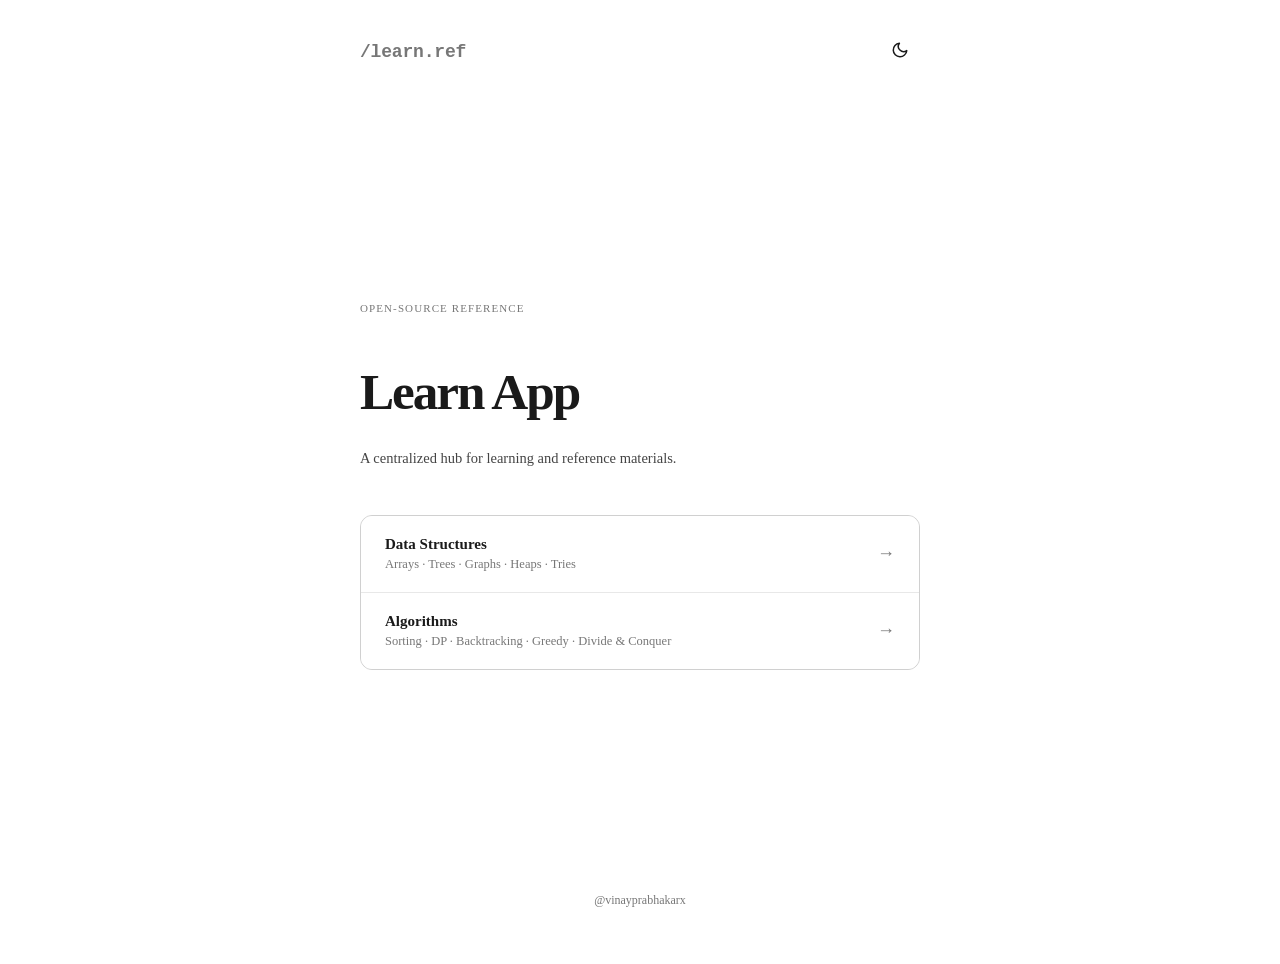
==== commit 7b7716d5: "feat: Introduce Learn App with new layout and theme management" ====
--- a/index.html
+++ b/index.html
@@ -6,7 +6,8 @@
   <meta name="viewport" content="width=device-width, initial-scale=1.0" />
   <meta name="description"
     content="A clean, minimal reference for Data Structures and Algorithms. Java implementations, complexity analysis, and practice problems." />
-  <title>DSA Reference</title>
+  <title>Learn App</title>
+  <link rel="icon" type="image/svg+xml" href="logo.svg" />
   <link rel="stylesheet" href="styles.css" />
   <script>
     (function () {
@@ -23,7 +24,7 @@
 
   <div class="hero-shell">
     <header class="hero-topbar">
-      <a href="index.html" class="hero-logo">/dsa.ref</a>
+      <a href="index.html" class="hero-logo">/learn.ref</a>
       <button class="hero-theme-toggle btn-interactive" id="theme-toggle" type="button" aria-label="Toggle theme">
         <span class="hero-icon-sun" aria-hidden="true"><svg width="18" height="18" viewBox="0 0 24 24" fill="none"
             stroke="currentColor" stroke-width="2" stroke-linecap="round" stroke-linejoin="round">
@@ -46,17 +47,17 @@
 
     <main class="hero-center">
       <p class="hero-eyebrow">open-source reference</p>
-      <h1 class="hero-heading">DSA Reference</h1>
-      <p class="hero-desc">Complexity tables, Java implementations, and curated practice problems — organized by topic.
+      <h1 class="hero-heading">Learn App</h1>
+      <p class="hero-desc">A centralized hub for learning and reference materials.
       </p>
 
       <nav class="hero-nav">
-        <a href="data-structures.html" class="hero-link">
+        <a href="dsa.html?id=dsa-data-structures" class="hero-link">
           <span class="hero-link-title">Data Structures</span>
           <span class="hero-link-meta">Arrays · Trees · Graphs · Heaps · Tries</span>
           <span class="hero-link-arrow" aria-hidden="true">→</span>
         </a>
-        <a href="algorithms.html" class="hero-link">
+        <a href="dsa.html?id=dsa-algorithms" class="hero-link">
           <span class="hero-link-title">Algorithms</span>
           <span class="hero-link-meta">Sorting · DP · Backtracking · Greedy · Divide & Conquer</span>
           <span class="hero-link-arrow" aria-hidden="true">→</span>
--- a/styles.css
+++ b/styles.css
@@ -443,7 +443,6 @@
   border: 0.5px solid var(--color-border-tertiary);
   border-radius: var(--radius-lg);
   padding: 0;
-  /* padding moved to children for compact collapsed state */
   cursor: pointer;
   touch-action: manipulation;
   transition: border-color var(--transition-normal);
@@ -560,7 +559,6 @@
 
 .ds-card-inner {
   padding: 0 1.1rem 1.1rem;
-  /* left/right/bottom padding for the body content */
 }
 
 .ds-section-label,
@@ -1040,22 +1038,18 @@
 
 .algo-card-head {
   display: flex;
-  justify-content: center;
   align-items: center;
   gap: var(--space-xl);
-  padding: var(--space-xl) 1.1rem;
-  /* increased padding to prevent "sticking" */
+  padding: var(--space-lg) 1.1rem;
   cursor: pointer;
   user-select: none;
-  position: relative;
 }
 
 .algo-card-name {
   font-size: var(--font-size-lg);
   font-weight: var(--font-weight-medium);
   color: var(--color-text-primary);
-  flex: none;
-  /* remove flex: 1 for centered grouping */
+  flex: 1;
   margin: 0;
 }
 
@@ -1077,8 +1071,6 @@
   font-size: var(--font-size-sm);
   color: var(--color-text-tertiary);
   transition: transform var(--transition-slow);
-  position: absolute;
-  right: 1.1rem;
 }
 
 .algo-card.algo-open .algo-chevron {
@@ -1110,10 +1102,6 @@
   overflow: hidden;
   min-height: 0;
   padding: 0 1.1rem;
-  display: flex;
-  flex-direction: column;
-  align-items: center;
-  /* center the internal content */
   transition: padding 0.3s cubic-bezier(0.4, 0, 0.2, 1);
 }
 
